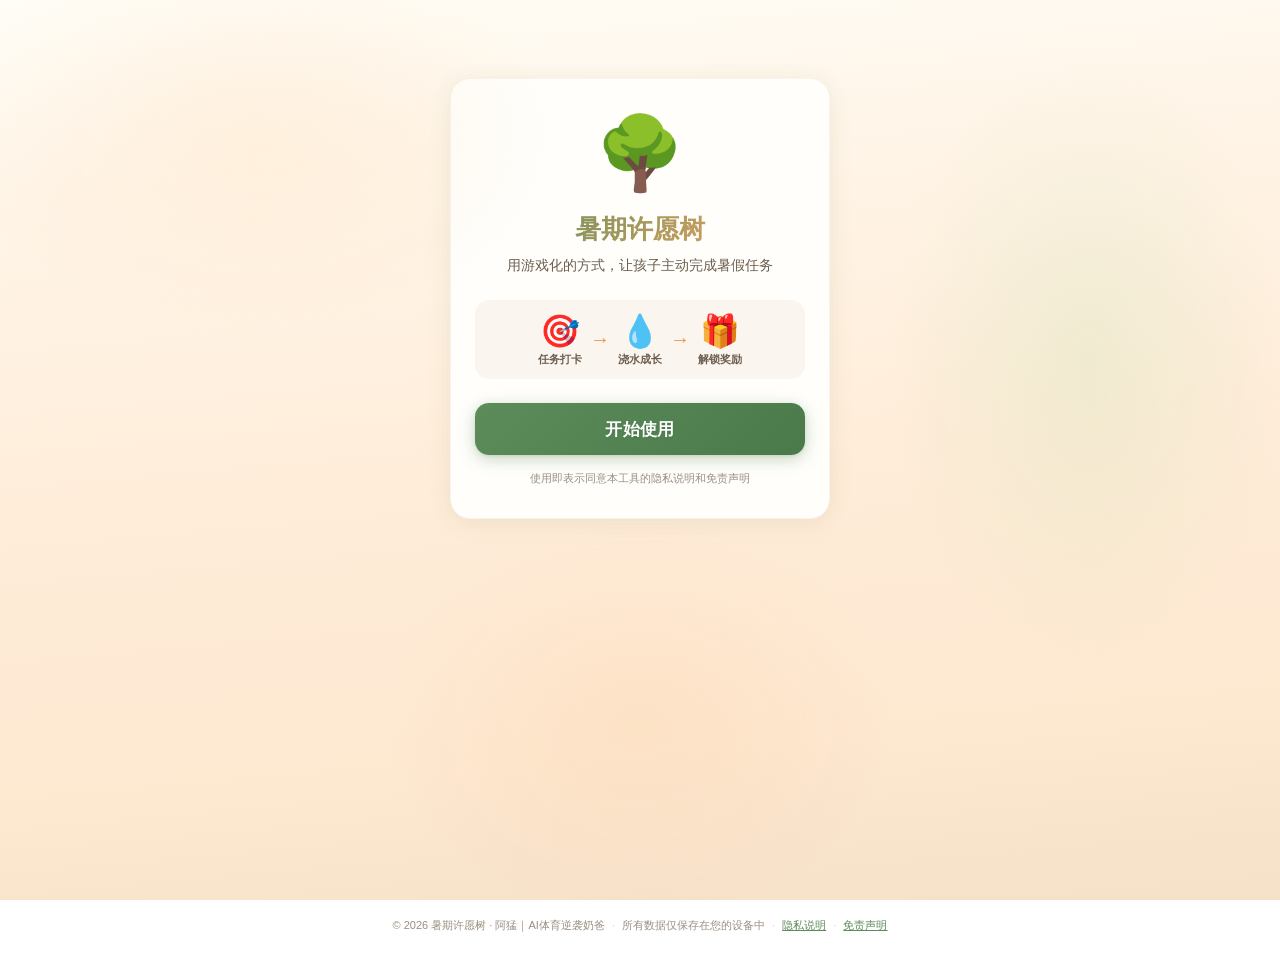
==== src/index.html @ b31882f4 "许愿树 PWA — 初始版本 三棵树型：浪漫樱花树 / 赛博科技树 / 海岛椰子树 6阶段成长 / 水滴系统 / 家长面板 / 徽章系统 / 3天试用 满级继续浇水 / 开发者面板 / 音效系统" ====
<!DOCTYPE html>
<html lang="zh-CN">
<head>
  <meta charset="UTF-8">
  <meta name="viewport" content="width=device-width, initial-scale=1.0, viewport-fit=cover">
  <meta name="theme-color" content="#5B8C5A">
  <meta name="apple-mobile-web-app-capable" content="yes">
  <meta name="apple-mobile-web-app-status-bar-style" content="default">
  <meta name="apple-mobile-web-app-title" content="许愿树">
  <title>🌳 暑假许愿树</title>

  <!-- 内联 manifest.json -->
  <script>
  const manifest = {
    name: '暑假许愿树',
    short_name: '许愿树',
    description: '孩子的暑期任务打卡游戏',
    start_url: '.',
    display: 'standalone',
    background_color: '#FFF8F0',
    theme_color: '#5B8C5A',
    icons: [{
      src: 'data:image/svg+xml,' + encodeURIComponent('<svg xmlns="http://www.w3.org/2000/svg" viewBox="0 0 192 192"><text y="140" font-size="140">🌳</text></svg>'),
      sizes: '192x192', type: 'image/svg+xml'
    }, {
      src: 'data:image/svg+xml,' + encodeURIComponent('<svg xmlns="http://www.w3.org/2000/svg" viewBox="0 0 512 512"><text y="380" font-size="380">🌳</text></svg>'),
      sizes: '512x512', type: 'image/svg+xml'
    }]
  };
  const blob = new Blob([JSON.stringify(manifest)], {type: 'application/json'});
  document.querySelector('link[rel="manifest"]')?.setAttribute('href', URL.createObjectURL(blob));
  </script>
  <link rel="manifest" href="#">
  <link rel="stylesheet" href="styles.css">
</head>
<body class="tree-girl">
  <!-- ====== 状态 -1：首次使用欢迎页 ====== -->
  <div id="state-welcome" class="state-container">
    <div class="welcome-card">
      <div class="welcome-icon">🌳</div>
      <h1 class="welcome-title">暑期许愿树</h1>
      <p class="welcome-subtitle">用游戏化的方式，让孩子主动完成暑假任务</p>
      <div class="welcome-flow">
        <div class="welcome-step"><span>🎯</span><p>任务打卡</p></div>
        <div class="welcome-arrow">→</div>
        <div class="welcome-step"><span>💧</span><p>浇水成长</p></div>
        <div class="welcome-arrow">→</div>
        <div class="welcome-step"><span>🎁</span><p>解锁奖励</p></div>
      </div>
      <button class="btn btn-primary btn-lg btn-full" id="btn-welcome-start">开始使用</button>
      <p class="welcome-footer">使用即表示同意本工具的隐私说明和免责声明</p>
    </div>
  </div>

  <!-- ====== 状态 0：激活码验证页 ====== -->
  <div id="state-activation" class="state-container">
    <div class="activation-card">
      <div class="activation-icon">🌳</div>
      <h1 class="activation-title">欢迎来到暑期许愿树</h1>
      <ul class="activation-features">
        <li>💧 每天完成任务，为许愿树浇水</li>
        <li>🎲 每日趣味随机任务，每天都有惊喜</li>
        <li>🎁 坚持浇水成长，解锁爸妈准备的惊喜奖励</li>
      </ul>

      <!-- 试用状态提示区 -->
      <div class="trial-status" id="trial-status">
        <div class="trial-badge" id="trial-badge">🎁 新用户免费试用 3 天</div>
        <p class="trial-days" id="trial-days-text"></p>
      </div>
      <div class="trial-expired hidden" id="trial-expired-msg">
        <p style="color:var(--color-danger);font-weight:700;margin-bottom:8px">⏰ 试用已到期</p>
        <p style="font-size:13px;color:var(--text-secondary);margin-bottom:12px">您的数据已保留，输入激活码即可继续使用</p>
      </div>

      <!-- 试用按钮 -->
      <button class="btn btn-trial btn-lg btn-full" id="btn-start-trial">
        🎉 免费试用 3 天
      </button>

      <!-- 分割线 -->
      <div class="activation-divider" id="activation-divider">
        <span>或 输入激活码</span>
      </div>

      <div class="activation-input-group" id="activation-input-group">
        <input type="text" id="code-input" class="code-input"
               placeholder="SUMMER-XXXX-XXXX" maxlength="18" autocomplete="off">
        <p class="input-hint" id="code-error"></p>
      </div>
      <button class="btn btn-primary btn-lg btn-full" id="btn-activate">
        🔑 验证激活码
      </button>
      <p style="text-align:center;font-size:15px;color:var(--color-danger);margin-top:16px;line-height:1.6;font-weight:700">
        ⚠️ 激活码及所有打卡数据仅保留在当前设备浏览器中<br>更换设备或清除浏览器数据将导致激活和记录永久丢失<br>请在孩子长期使用的设备上激活
      </p>
      <p class="activation-footer" style="margin-top:10px">
        激活码可通过<strong>抖音/小红书搜索 @阿猛｜AI体育逆袭奶爸</strong>获取
      </p>
    </div>
  </div>

  <!-- ====== 状态 1：家长设置向导（7 步） ====== -->
  <div id="state-setup" class="state-container hidden">
    <div class="setup-container">
      <!-- 进度条 -->
      <div class="setup-progress">
        <div class="progress-steps" id="progress-steps">
          <span class="progress-dot active">1</span>
          <span class="progress-line"></span>
          <span class="progress-dot">2</span>
          <span class="progress-line"></span>
          <span class="progress-dot">3</span>
          <span class="progress-line"></span>
          <span class="progress-dot">4</span>
          <span class="progress-line"></span>
          <span class="progress-dot">5</span>
          <span class="progress-line"></span>
          <span class="progress-dot">6</span>
          <span class="progress-line"></span>
          <span class="progress-dot">7</span>
        </div>
      </div>

      <!-- 步骤卡片区 -->
      <div class="setup-card" id="setup-step-content"></div>

      <!-- 导航按钮 -->
      <div class="setup-nav" id="setup-nav">
        <button class="btn btn-outline" id="btn-prev">← 上一步</button>
        <button class="btn btn-primary" id="btn-next">下一步 →</button>
      </div>
    </div>
  </div>

  <!-- ====== 状态 2：孩子主界面 ====== -->
  <div id="state-child" class="state-container hidden">
    <!-- 顶栏 -->
    <header class="child-header">
      <span class="header-day">📅 打卡第 <strong id="day-count">1</strong> 天</span>
      <span class="header-streak">🔥 连续 <strong id="streak-count">0</strong> 天</span>
      <button class="btn-icon" id="btn-about" title="关于" style="font-size:15px">❓</button>
      <button class="btn-icon" id="btn-parent-entry" title="家长入口" style="margin-left:-4px">🔒</button>
    </header>

    <!-- 许愿树区域 -->
    <section class="tree-section">
      <h2 class="tree-name" id="tree-name-display">🌳 许愿树</h2>
      <div class="tree-stage-badge" id="tree-stage-badge">🌰 种子期</div>
      <div class="tree-canvas" id="tree-canvas">
        <!-- SVG / Canvas 许愿树在此渲染 -->
        <div class="tree-placeholder">🌱</div>
      </div>
      <div class="tree-progress-bar">
        <div class="tree-progress-fill" id="tree-progress-fill" style="width: 0%"></div>
      </div>
    </section>

    <!-- 今日任务卡片（合并） -->
    <section class="task-card" id="task-card">
      <div class="task-card-header">
        <h3>🎯 今日任务</h3>
        <span class="task-water-today" id="water-today">💧 今日已收集 0 滴</span>
      </div>

      <!-- 学科任务 -->
      <div class="task-row" id="task-homework">
        <span class="task-row-icon">📖</span>
        <span class="task-row-label">学科作业</span>
        <span class="task-row-status" id="hw-status"></span>
        <button class="btn btn-xs btn-outline task-row-btn" id="btn-hw-detail">计时</button>
      </div>
      <!-- 学科列表（主界面直显） -->
      <div class="hw-chips-row" id="hw-chips"></div>

      <!-- 运动任务 -->
      <div class="task-row" id="task-exercise">
        <span class="task-row-icon">🏃</span>
        <span class="task-row-label">今日运动</span>
        <span class="task-row-desc" id="ex-desc">—</span>
        <div class="task-row-actions">
          <button class="btn btn-xs btn-outline" id="btn-ex-swap">换一个</button>
          <button class="btn btn-xs btn-primary" id="btn-ex-done">✅ 完成</button>
        </div>
      </div>

      <!-- 随机任务 -->
      <div class="task-row" id="task-random">
        <span class="task-row-icon">🎲</span>
        <span class="task-row-label">随机任务</span>
        <span class="task-row-desc" id="rd-desc">—</span>
        <div class="task-row-actions">
          <button class="btn btn-xs btn-outline" id="btn-rd-swap">换一个</button>
          <button class="btn btn-xs btn-primary" id="btn-rd-done">✅ 完成</button>
        </div>
      </div>

      <!-- 特长任务（条件显示） -->
      <div class="task-row hidden" id="task-talent">
        <span class="task-row-icon">🎵</span>
        <span class="task-row-label">今日特长</span>
        <span class="task-row-desc" id="ta-desc">—</span>
        <button class="btn btn-xs btn-primary" id="btn-ta-done">✅ 完成</button>
      </div>
    </section>

    <!-- 荣誉墙入口 -->
    <section class="honor-entry">
      <button class="btn btn-outline btn-full" id="btn-honor-wall">
        🏆 我的荣誉（<span id="badge-count">0</span> 枚徽章）
      </button>
    </section>

    <!-- 已解锁奖项 -->
    <section class="awards-bar" id="awards-bar"></section>
  </div>

  <!-- ====== 状态 3：家长管理面板 ====== -->
  <div id="state-parent" class="state-container hidden">
    <!-- 密码门 -->
    <div class="parent-gate" id="parent-gate">
      <div class="gate-card">
        <h2>🔒 家长验证</h2>
        <p class="gate-hint">请输入家长密码</p>
        <div class="pin-input-row" id="pin-inputs">
          <input type="password" maxlength="1" class="pin-dot" inputmode="numeric" pattern="[0-9]">
          <input type="password" maxlength="1" class="pin-dot" inputmode="numeric" pattern="[0-9]">
          <input type="password" maxlength="1" class="pin-dot" inputmode="numeric" pattern="[0-9]">
          <input type="password" maxlength="1" class="pin-dot" inputmode="numeric" pattern="[0-9]">
          <input type="password" maxlength="1" class="pin-dot" inputmode="numeric" pattern="[0-9]">
          <input type="password" maxlength="1" class="pin-dot" inputmode="numeric" pattern="[0-9]">
        </div>
        <p class="gate-error hidden" id="gate-error">密码错误，还剩 3 次机会</p>
        <p class="gate-lockout hidden" id="gate-lockout"></p>
        <button class="btn btn-outline btn-full" id="btn-gate-back">← 返回主界面</button>
      </div>
    </div>

    <!-- 管理面板主体 -->
    <div class="parent-panel hidden" id="parent-panel-body">
      <div class="parent-header">
        <button class="btn btn-outline btn-sm" id="btn-parent-exit">← 返回</button>
        <h2>📋 家长管理</h2>
        <span class="parent-auto-exit" id="parent-timer"></span>
      </div>

      <!-- 仪表盘 -->
      <div class="parent-dashboard" id="parent-dashboard">
        <div class="dash-card">
          <div class="dash-stat"><span class="dash-num" id="dash-drops">0</span><span class="dash-unit">滴</span></div>
          <div class="dash-label">总水滴</div>
        </div>
        <div class="dash-card">
          <div class="dash-stat"><span class="dash-num" id="dash-stage">🌰</span></div>
          <div class="dash-label">当前阶段</div>
        </div>
        <div class="dash-card">
          <div class="dash-stat"><span class="dash-num" id="dash-streak">0</span><span class="dash-unit">天</span></div>
          <div class="dash-label">连续打卡</div>
        </div>
        <div class="dash-card">
          <div class="dash-stat"><span class="dash-num" id="dash-badges">0</span><span class="dash-unit">枚</span></div>
          <div class="dash-label">已获徽章</div>
        </div>
      </div>

      <!-- 设置列表 -->
      <div class="parent-menu" id="parent-menu">
        <button class="menu-item" data-panel="password">🔒 修改密码</button>
        <button class="menu-item" data-panel="subjects">📚 学科设置</button>
        <button class="menu-item" data-panel="exercise">🏃 运动设置</button>
        <button class="menu-item" data-panel="random">🎲 随机任务设置</button>
        <button class="menu-item" data-panel="talent">🎵 特长任务设置</button>
        <button class="menu-item" data-panel="tree">🌳 许愿树设置</button>
        <button class="menu-item" data-panel="awards">🎁 奖项设置</button>
        <button class="menu-item hidden" data-panel="postmax" id="menu-postmax">🌳 满级奖项设置</button>
        <button class="menu-item" id="menu-sound-toggle">🔊 音效开关：开</button>
        <button class="menu-item" data-panel="reset">🔄 重置数据</button>
      </div>

      <!-- 设置详情面板（动态渲染） -->
      <div class="parent-detail hidden" id="parent-detail"></div>
    </div>
  </div>

  <!-- ====== 全局 UI 层 ====== -->
  <!-- Toast 消息 -->
  <div class="toast-container" id="toast-container"></div>

  <!-- 通用遮罩弹窗 -->
  <div class="modal-overlay hidden" id="modal-overlay">
    <div class="modal-card" id="modal-card"></div>
  </div>

  <!-- 徽章解锁弹窗 -->
  <div class="badge-popup hidden" id="badge-popup">
    <div class="badge-popup-bg"></div>
    <div class="badge-popup-content">
      <div class="badge-popup-icon" id="badge-popup-icon"></div>
      <div class="badge-popup-name" id="badge-popup-name"></div>
      <div class="badge-popup-text" id="badge-popup-text"></div>
    </div>
  </div>

  <!-- 撒花/粒子容器 -->
  <div class="confetti-container hidden" id="confetti-container"></div>

  <!-- 水滴飞入容器 -->
  <div class="drop-fly-layer" id="drop-fly-layer"></div>

  <!-- 关于弹窗 -->
  <div class="about-overlay hidden" id="about-overlay">
    <div class="about-panel">
      <div class="about-header">
        <h2>📋 关于许愿树</h2>
        <button class="about-close" id="about-close">✕</button>
      </div>
      <div class="about-tabs">
        <button class="about-tab active" data-tab="0">📖 使用说明</button>
        <button class="about-tab" data-tab="1">🔒 隐私说明</button>
        <button class="about-tab" data-tab="2">⚠️ 免责声明</button>
      </div>
      <div class="about-content" id="about-content"></div>
    </div>
  </div>

  <!-- Footer -->
  <footer class="site-footer">
    <span class="footer-text">© 2026 暑期许愿树 · 阿猛｜AI体育逆袭奶爸</span>
    <span class="footer-divider">·</span>
    <span class="footer-text">所有数据仅保存在您的设备中</span>
    <span class="footer-divider">·</span>
    <a class="footer-link" data-tab="1">隐私说明</a>
    <span class="footer-divider">·</span>
    <a class="footer-link" data-tab="2">免责声明</a>
  </footer>

  <script src="app.js"></script>
</body>
</html>
---- src/styles.css ----
/* ==============================================
   暑假许愿树 PWA — 样式系统
   统一 UI 主题（温暖自然风格）
   ============================================== */

/* ----- CSS 变量：童话魔法主题 ----- */
:root {
  /* 背景 — 温暖天空渐变 + 纸质感 */
  --bg-primary: #FFF8F0;
  --bg-gradient: linear-gradient(175deg, #FFFDF7 0%, #FFF5E8 20%, #FFEDDA 50%, #FDE8D0 80%, #F5E0C8 100%);

  /* 主色调 — 魔法森林绿 */
  --color-primary: #5B8C5A;
  --color-primary-light: #7EC87B;
  --color-primary-lighter: #D4EDD3;
  --color-primary-dark: #3D6B3C;
  --color-primary-glow: rgba(91, 140, 90, 0.15);

  /* 强调色 — 温暖金琥珀 */
  --color-accent: #E8924C;
  --color-accent-light: #FFDAB9;
  --color-accent-glow: rgba(232, 146, 76, 0.2);

  /* 文字 */
  --text-primary: #3D3025;
  --text-secondary: #6B5D4F;
  --text-muted: #9B8E80;

  /* 卡片 — 手工纸质感 */
  --card-bg: #FFFEFB;
  --card-shadow: 0 2px 20px rgba(91, 140, 90, 0.08), 0 6px 32px rgba(139, 100, 60, 0.04);
  --card-radius: 20px;
  --card-border: 1px solid rgba(200, 180, 160, 0.15);

  /* 状态色 */
  --color-success: #7EC87B;
  --color-danger: #FF6B6B;
  --color-warning: #FFB347;
  --color-info: #64B5F6;

  /* 按钮 */
  --btn-radius: 12px;
  --btn-min-height: 44px;

  /* 间距 */
  --space-xs: 4px;
  --space-sm: 8px;
  --space-md: 16px;
  --space-lg: 24px;
  --space-xl: 32px;

  /* 字体 */
  --font-family: -apple-system, BlinkMacSystemFont, "PingFang SC", "Microsoft YaHei",
                 "Hiragino Sans GB", "Noto Sans SC", sans-serif;
  --font-size-sm: 13px;
  --font-size-base: 15px;
  --font-size-md: 17px;
  --font-size-lg: 20px;
  --font-size-xl: 24px;

  /* 动画 */
  --transition-fast: 0.2s ease;
  --transition-normal: 0.3s ease;
  --transition-slow: 0.5s ease;

  /* 许愿树变量（默认：女孩樱花） */
  --tree-blossom: #FFB7C5;
  --tree-leaf: #7EC87B;
  --tree-trunk: #C4956A;
  --tree-glow: rgba(255, 183, 197, 0.4);
  --tree-particle: #FFD1DC;
}

/* 男孩赛博树变量 */
body.tree-boy {
  --tree-blossom: #00FFAA;
  --tree-leaf: #1AFF6E;
  --tree-trunk: #2A2A4A;
  --tree-glow: rgba(0, 255, 170, 0.4);
  --tree-particle: #00FFAA;
}

/* 海岛椰子树变量 */
body.tree-island {
  --tree-blossom: #FFD700;
  --tree-leaf: #4CAF50;
  --tree-trunk: #C4956A;
  --tree-glow: rgba(255, 215, 0, 0.35);
  --tree-particle: #40E0D0;
}

/* ----- Reset & Base ----- */
*, *::before, *::after {
  box-sizing: border-box;
  margin: 0;
  padding: 0;
}

html {
  font-size: var(--font-size-base);
  -webkit-text-size-adjust: 100%;
  -webkit-tap-highlight-color: transparent;
}

body {
  font-family: var(--font-family);
  color: var(--text-primary);
  background: var(--bg-gradient);
  background-attachment: fixed;
  min-height: 100vh;
  min-height: 100dvh;
  overflow-x: hidden;
  -webkit-font-smoothing: antialiased;
  /* 柔和光斑装饰 */
  position: relative;
}
body::before {
  content: '';
  position: fixed; inset: 0; pointer-events: none; z-index: 0;
  background:
    radial-gradient(ellipse 300px 200px at 20% 15%, rgba(255,220,180,0.25) 0%, transparent 100%),
    radial-gradient(ellipse 200px 300px at 85% 40%, rgba(180,220,160,0.2) 0%, transparent 100%),
    radial-gradient(ellipse 250px 200px at 50% 80%, rgba(255,200,150,0.18) 0%, transparent 100%);
}

/* ----- Typography ----- */
h1 { font-size: var(--font-size-xl); font-weight: 700; }
h2 { font-size: var(--font-size-lg); font-weight: 600; }
h3 { font-size: var(--font-size-md); font-weight: 600; }

/* ----- Utilities ----- */
.hidden { display: none !important; }

.state-container {
  min-height: 100vh;
  min-height: 100dvh;
  padding: var(--space-md);
  animation: fadeIn 0.3s ease;
}

@keyframes fadeIn {
  from { opacity: 0; transform: translateY(8px); }
  to { opacity: 1; transform: translateY(0); }
}

/* ----- Buttons ----- */
.btn {
  display: inline-flex;
  align-items: center;
  justify-content: center;
  gap: var(--space-sm);
  border: none;
  border-radius: 28px;
  font-family: var(--font-family);
  font-size: var(--font-size-base);
  font-weight: 700;
  cursor: pointer;
  min-height: var(--btn-min-height);
  padding: var(--space-sm) var(--space-lg);
  transition: all 0.25s cubic-bezier(0.34, 1.56, 0.64, 1);
  -webkit-tap-highlight-color: transparent;
  user-select: none;
  letter-spacing: 0.02em;
}

.btn:active {
  transform: scale(0.94);
}

.btn-primary {
  background: linear-gradient(135deg, var(--color-primary) 0%, #4A7A49 100%);
  color: #FFFFFF;
  box-shadow: 0 4px 16px rgba(91, 140, 90, 0.35), 0 1px 3px rgba(0,0,0,0.08);
  text-shadow: 0 1px 2px rgba(0,0,0,0.1);
}

.btn-primary:active {
  background: linear-gradient(135deg, var(--color-primary-dark) 0%, #2E5A2D 100%);
  box-shadow: 0 2px 6px rgba(91, 140, 90, 0.3);
}

.btn-outline {
  background: rgba(255,255,255,0.7);
  color: var(--color-primary-dark);
  border: 2px solid rgba(91, 140, 90, 0.3);
  backdrop-filter: blur(4px);
}

.btn-outline:active {
  background: var(--color-primary-lighter);
  border-color: var(--color-primary);
}

.btn-lg {
  min-height: 52px;
  font-size: var(--font-size-md);
  border-radius: 14px;
}

.btn-sm {
  min-height: 36px;
  font-size: var(--font-size-sm);
  padding: var(--space-xs) var(--space-md);
}

.btn-xs {
  min-height: 32px;
  font-size: 12px;
  padding: 2px var(--space-sm);
  border-radius: 8px;
}

.btn-full {
  width: 100%;
}

.btn-icon {
  background: rgba(255, 255, 255, 0.7);
  border: none;
  font-size: 18px;
  width: 40px;
  height: 40px;
  border-radius: 50%;
  cursor: pointer;
  backdrop-filter: blur(4px);
  box-shadow: 0 1px 4px rgba(0,0,0,0.08);
}

.btn:disabled,
.btn.disabled {
  opacity: 0.5;
  pointer-events: none;
}

/* ----- Inputs ----- */
input[type="text"],
input[type="password"],
input[type="number"] {
  font-family: var(--font-family);
  font-size: var(--font-size-base);
  padding: var(--space-sm) var(--space-md);
  border: 2px solid #E0D5CB;
  border-radius: var(--btn-radius);
  min-height: var(--btn-min-height);
  background: var(--card-bg);
  color: var(--text-primary);
  transition: border-color var(--transition-fast);
  width: 100%;
}

input:focus {
  outline: none;
  border-color: var(--color-primary);
  box-shadow: 0 0 0 3px rgba(91, 140, 90, 0.12);
}

.input-label {
  display: block;
  font-weight: 600;
  margin-bottom: var(--space-sm);
  color: var(--text-secondary);
  font-size: var(--font-size-sm);
}

.input-hint {
  font-size: var(--font-size-sm);
  color: var(--color-danger);
  margin-top: var(--space-xs);
  min-height: 20px;
}

/* ========== 激活码页 ========== */
.activation-card {
  max-width: 400px;
  margin: 10vh auto 0;
  background: var(--card-bg);
  border-radius: var(--card-radius);
  padding: var(--space-xl) var(--space-lg);
  box-shadow: var(--card-shadow);
  text-align: center;
}

.activation-icon {
  font-size: 64px;
  margin-bottom: var(--space-md);
}

.activation-title {
  margin-bottom: var(--space-lg);
  color: var(--text-primary);
}

.activation-features {
  text-align: left;
  list-style: none;
  margin-bottom: var(--space-lg);
}

.activation-features li {
  padding: var(--space-sm) 0;
  color: var(--text-secondary);
  font-size: var(--font-size-base);
  border-bottom: 1px solid #F5EDE5;
}

.activation-features li:last-child {
  border-bottom: none;
}

.activation-input-group {
  margin-bottom: var(--space-lg);
  text-align: left;
}

.code-input {
  text-align: center;
  font-size: var(--font-size-lg) !important;
  letter-spacing: 2px;
  text-transform: uppercase;
}

.code-input::placeholder {
  font-size: var(--font-size-sm);
  letter-spacing: 1px;
}

.activation-footer {
  margin-top: var(--space-lg);
  font-size: var(--font-size-sm);
  color: var(--text-muted);
}

/* 试用状态区 */
.trial-status {
  margin-bottom: var(--space-md);
  text-align: center;
}
.trial-badge {
  display: inline-block;
  background: linear-gradient(135deg, #FFF3CD 0%, #FFE69C 100%);
  color: #8B6914;
  padding: 8px 20px;
  border-radius: 20px;
  font-weight: 700;
  font-size: 15px;
  border: 2px dashed #D4A017;
  animation: trialPulse 2s ease-in-out infinite;
}
@keyframes trialPulse {
  0%, 100% { box-shadow: 0 0 0 0 rgba(212,160,23,0.3); }
  50% { box-shadow: 0 0 0 8px rgba(212,160,23,0); }
}
.trial-days {
  font-size: 13px;
  color: var(--text-secondary);
  margin-top: 6px;
}
.trial-expired {
  text-align: center;
  margin-bottom: var(--space-md);
  padding: 12px;
  background: #FFF0F0;
  border-radius: 12px;
}

/* 试用按钮 */
.btn-trial {
  background: linear-gradient(135deg, #FFD700 0%, #FFA500 100%);
  color: #5D3A00;
  font-weight: 800;
  font-size: 18px;
  box-shadow: 0 4px 20px rgba(255,165,0,0.4), 0 0 0 0 rgba(255,165,0,0.4);
  animation: trialGlow 2.5s ease-in-out infinite;
  border: none;
  letter-spacing: 0.05em;
  will-change: box-shadow;
}
.btn-trial:active {
  background: linear-gradient(135deg, #E6C200 0%, #E69500 100%);
}
@keyframes trialGlow {
  0%, 100% { box-shadow: 0 4px 20px rgba(255,165,0,0.4), 0 0 0 0 rgba(255,165,0,0.4); }
  50% { box-shadow: 0 4px 20px rgba(255,165,0,0.5), 0 0 0 10px rgba(255,165,0,0); }
}

/* 分割线 */
.activation-divider {
  display: flex;
  align-items: center;
  gap: 12px;
  margin: var(--space-lg) 0;
  color: var(--text-muted);
  font-size: 13px;
}
.activation-divider::before,
.activation-divider::after {
  content: '';
  flex: 1;
  height: 1px;
  background: #E8DDD4;
}

/* 主界面试用标识 */
.trial-top-badge {
  display: inline-flex;
  align-items: center;
  gap: 4px;
  background: linear-gradient(135deg, #FFF3CD 0%, #FFD700 100%);
  color: #6B4E00;
  padding: 3px 10px;
  border-radius: 12px;
  font-size: 11px;
  font-weight: 700;
  animation: trialPulse 2s ease-in-out infinite;
}

/* ========== 设置向导 ========== */
.setup-container {
  max-width: 420px;
  margin: 0 auto;
}

.setup-progress {
  padding: var(--space-lg) 0;
}

.progress-steps {
  display: flex;
  align-items: center;
  justify-content: center;
  gap: 0;
}

.progress-dot {
  width: 30px;
  height: 30px;
  border-radius: 50%;
  background: #E8DDD4;
  color: var(--text-muted);
  display: flex;
  align-items: center;
  justify-content: center;
  font-size: 12px;
  font-weight: 700;
  flex-shrink: 0;
  transition: all var(--transition-normal);
}

.progress-dot.active {
  background: var(--color-primary);
  color: #FFF;
  box-shadow: 0 2px 8px rgba(91, 140, 90, 0.4);
}

.progress-dot.done {
  background: var(--color-success);
  color: #FFF;
}

.progress-line {
  width: 24px;
  height: 3px;
  background: #E8DDD4;
  border-radius: 2px;
  transition: background var(--transition-normal);
}

.progress-line.done {
  background: var(--color-success);
}

.setup-card {
  background: var(--card-bg);
  border-radius: var(--card-radius);
  padding: var(--space-lg);
  box-shadow: var(--card-shadow);
  margin-bottom: var(--space-lg);
  min-height: 320px;
}

.setup-card h2 {
  margin-bottom: var(--space-md);
}

.setup-card .step-desc {
  color: var(--text-secondary);
  margin-bottom: var(--space-lg);
  font-size: var(--font-size-sm);
}

.setup-nav {
  display: flex;
  gap: var(--space-md);
  padding-bottom: var(--space-xl);
}

.setup-nav .btn {
  flex: 1;
}

/* ----- 向导步骤内组件：风格选择卡 ----- */
.style-options {
  display: grid;
  grid-template-columns: 1fr 1fr;
  gap: var(--space-md);
}
.style-options-3 {
  grid-template-columns: 1fr 1fr 1fr;
}

.style-card {
  background: var(--card-bg);
  border: 3px solid #E8DDD4;
  border-radius: var(--card-radius);
  padding: var(--space-lg);
  text-align: center;
  cursor: pointer;
  transition: all var(--transition-normal);
}

.style-card:hover {
  border-color: var(--color-accent);
}

.style-card.selected {
  border-color: var(--color-primary);
  box-shadow: 0 0 0 4px rgba(91, 140, 90, 0.12);
}

.style-card-icon {
  font-size: 48px;
  margin-bottom: var(--space-sm);
}

.style-card-label {
  font-weight: 600;
  font-size: var(--font-size-sm);
}

/* ----- 向导步骤内组件：强度选择 ----- */
.intensity-options {
  display: grid;
  grid-template-columns: 1fr 1fr;
  gap: var(--space-sm);
}

.intensity-card {
  background: var(--card-bg);
  border: 2px solid #E8DDD4;
  border-radius: var(--btn-radius);
  padding: var(--space-md);
  text-align: center;
  cursor: pointer;
  transition: all var(--transition-fast);
}

.intensity-card.selected {
  border-color: var(--color-primary);
  background: var(--color-primary-lighter);
}

.intensity-card .intensity-icon {
  font-size: 28px;
}

.intensity-card .intensity-name {
  font-weight: 700;
  font-size: var(--font-size-sm);
}

.intensity-card .intensity-meta {
  font-size: 12px;
  color: var(--text-muted);
}

/* ----- 向导步骤内组件：学科标签 / 奖项行 ----- */
.chip-row {
  display: flex;
  flex-wrap: wrap;
  gap: var(--space-sm);
}

.chip {
  padding: var(--space-sm) var(--space-md);
  border-radius: 20px;
  border: 2px solid #E0D5CB;
  background: var(--card-bg);
  font-size: var(--font-size-sm);
  cursor: pointer;
  transition: all var(--transition-fast);
  user-select: none;
}

.chip.selected {
  background: var(--color-primary);
  color: #FFF;
  border-color: var(--color-primary);
}

.chip.custom {
  border-style: dashed;
}

.award-row {
  display: flex;
  gap: var(--space-sm);
  align-items: center;
  margin-bottom: var(--space-sm);
}

.award-row input {
  flex: 1;
  min-width: 0;
}

.award-row select {
  font-family: var(--font-family);
  font-size: var(--font-size-sm);
  padding: var(--space-xs) var(--space-sm);
  border: 2px solid #E0D5CB;
  border-radius: 8px;
  background: var(--card-bg);
}

/* ----- 向导完成页 ----- */
.setup-summary {
  text-align: center;
}

.setup-summary .summary-icon {
  font-size: 64px;
  margin-bottom: var(--space-md);
}

.summary-list {
  text-align: left;
  list-style: none;
  margin: var(--space-md) 0;
}

.summary-list li {
  padding: var(--space-sm) 0;
  border-bottom: 1px solid #F5EDE5;
  font-size: var(--font-size-sm);
  color: var(--text-secondary);
}

/* ========== 孩子主界面 ========== */
.child-header {
  display: flex;
  align-items: center;
  justify-content: space-between;
  padding: var(--space-sm) 0;
  margin-bottom: var(--space-sm);
  gap: 6px;
}

.header-day,
.header-streak {
  font-size: 12px;
  color: var(--text-secondary);
  background: rgba(255,255,255,0.75);
  padding: 5px 14px;
  border-radius: 22px;
  backdrop-filter: blur(8px);
  border: 1px solid rgba(200,180,160,0.15);
  box-shadow: 0 1px 6px rgba(0,0,0,0.04);
  white-space: nowrap;
}

.header-day strong,
.header-streak strong {
  color: var(--color-primary);
  font-size: 14px;
}

/* 许愿树区域 */
.tree-section {
  text-align: center;
  padding: var(--space-md) 0;
  position: relative;
  /* 魔法光环背景 */
  background: radial-gradient(ellipse 280px 200px at 50% 55%, rgba(180,220,160,0.18) 0%, transparent 70%),
              radial-gradient(ellipse 200px 240px at 50% 50%, rgba(255,220,180,0.12) 0%, transparent 70%);
  border-radius: 24px;
  margin-bottom: var(--space-sm);
}
/* 浮动光点 */
.tree-section::before {
  content: '';
  position: absolute; inset: 0; pointer-events: none; z-index: 0;
  background:
    radial-gradient(3px 3px at 25% 30%, rgba(255,200,100,0.5) 0%, transparent 100%),
    radial-gradient(2px 2px at 70% 25%, rgba(180,220,150,0.5) 0%, transparent 100%),
    radial-gradient(2px 2px at 40% 75%, rgba(255,180,120,0.4) 0%, transparent 100%),
    radial-gradient(3px 3px at 65% 60%, rgba(200,220,140,0.45) 0%, transparent 100%),
    radial-gradient(2px 2px at 30% 55%, rgba(255,210,150,0.4) 0%, transparent 100%);
  animation: sparkleDrift 6s ease-in-out infinite;
}
@keyframes sparkleDrift {
  0%, 100% { opacity: 0.6; transform: translateY(0); }
  50% { opacity: 1; transform: translateY(-6px); }
}

.tree-name {
  font-size: var(--font-size-md);
  color: var(--text-primary);
  margin-bottom: var(--space-xs);
}

.tree-stage-badge {
  display: inline-block;
  background: linear-gradient(135deg, rgba(255,255,255,0.9) 0%, rgba(212,237,211,0.8) 100%);
  color: var(--color-primary-dark);
  padding: 5px 18px;
  border-radius: 20px;
  font-size: var(--font-size-sm);
  font-weight: 700;
  margin-bottom: var(--space-md);
  border: 1px solid rgba(91,140,90,0.15);
  box-shadow: 0 2px 10px rgba(91,140,90,0.1);
  backdrop-filter: blur(6px);
  letter-spacing: 0.03em;
}

.tree-canvas {
  width: 100%;
  max-width: 300px;
  height: 220px;
  margin: 0 auto;
  position: relative;
  display: flex;
  align-items: center;
  justify-content: center;
}

.tree-placeholder {
  font-size: 120px;
  transition: all var(--transition-slow);
  filter: drop-shadow(0 4px 12px var(--tree-glow));
}

.tree-progress-bar {
  width: 100%;
  max-width: 300px;
  height: 10px;
  background: rgba(200,180,160,0.3);
  border-radius: 8px;
  margin: var(--space-md) auto 0;
  overflow: hidden;
  box-shadow: inset 0 2px 4px rgba(0,0,0,0.06);
  position: relative;
}
/* 进度条光点 */
.tree-progress-bar::after {
  content: '💧';
  position: absolute;
  right: 0; top: 50%;
  transform: translate(50%, -50%);
  font-size: 10px;
  opacity: 0.5;
  pointer-events: none;
}

.tree-progress-fill {
  height: 100%;
  background: linear-gradient(90deg, #7EC87B 0%, #5B8C5A 50%, #4A9A48 100%);
  border-radius: 8px;
  transition: width 1s cubic-bezier(0.25, 0.46, 0.45, 0.94);
  width: 0%;
  box-shadow: 0 0 8px rgba(91,140,90,0.35);
  position: relative;
}

/* 合并任务卡片 */
.task-card {
  background: var(--card-bg);
  border-radius: var(--card-radius);
  box-shadow: var(--card-shadow);
  border: var(--card-border);
  padding: var(--space-md);
  margin-bottom: var(--space-md);
  position: relative;
  overflow: hidden;
}
/* 卡片顶部装饰线 */
.task-card::before {
  content: '';
  position: absolute; top: 0; left: 20px; right: 20px;
  height: 3px;
  background: linear-gradient(90deg, transparent 0%, var(--color-accent) 20%, var(--color-primary-light) 50%, var(--color-accent) 80%, transparent 100%);
  border-radius: 0 0 3px 3px;
  opacity: 0.6;
}

.task-card-header {
  display: flex;
  justify-content: space-between;
  align-items: center;
  margin-bottom: var(--space-md);
  padding-bottom: var(--space-sm);
  border-bottom: 2px dashed rgba(200,180,160,0.25);
}

.task-card-header h3 {
  margin: 0;
  font-size: var(--font-size-md);
}

.task-water-today {
  font-size: var(--font-size-sm);
  color: var(--color-primary);
  font-weight: 700;
  background: var(--color-primary-lighter);
  padding: 3px 12px;
  border-radius: 14px;
}

.task-row {
  display: flex;
  align-items: center;
  gap: var(--space-sm);
  padding: 10px 8px;
  margin: 2px 0;
  border-radius: 12px;
  transition: background 0.2s ease;
}
.task-row:last-child { border-bottom: none; }
.task-row:hover { background: rgba(200,180,160,0.08); }

.task-row:last-child {
  border-bottom: none;
}

.task-row-icon {
  font-size: 22px;
  flex-shrink: 0;
}

.task-row-label {
  font-weight: 600;
  font-size: var(--font-size-sm);
  min-width: 60px;
  flex-shrink: 0;
}

.task-row-desc {
  flex: 1;
  font-size: var(--font-size-sm);
  color: var(--text-secondary);
  overflow: hidden;
  text-overflow: ellipsis;
  white-space: nowrap;
}

.task-row-status {
  font-size: var(--font-size-sm);
  color: var(--color-success);
}

.task-row-actions {
  display: flex;
  gap: var(--space-xs);
  flex-shrink: 0;
}

.task-row-btn {
  flex-shrink: 0;
}

/* 荣誉墙入口 */
.honor-entry {
  margin-bottom: var(--space-md);
}
.honor-entry .btn {
  background: linear-gradient(135deg, rgba(255,240,200,0.7) 0%, rgba(255,255,255,0.8) 100%);
  border: 2px dashed rgba(200,160,100,0.4);
  font-weight: 700;
  letter-spacing: 0.04em;
  border-radius: 28px;
  box-shadow: 0 2px 12px rgba(180,140,80,0.12);
}
.honor-entry .btn:active {
  background: linear-gradient(135deg, rgba(255,230,170,0.8) 0%, rgba(255,245,220,0.9) 100%);
}

/* 学科 chips 区域 */
.hw-chips-row {
  display: flex;
  flex-wrap: wrap;
  padding: 4px 0 8px 32px;
}
.hw-chip {
  transition: all 0.2s ease;
  font-weight: 600;
  border: 1px solid transparent;
}
.hw-chip.active:hover {
  transform: scale(1.06);
  box-shadow: 0 2px 8px rgba(0,0,0,0.08);
}
.hw-chip.active:active {
  transform: scale(0.96);
}
.hw-chip.done {
  position: relative;
}
.hw-chip.done::after {
  content: '🌟';
  position: absolute; top: -6px; right: -4px;
  font-size: 8px;
  animation: sparklePop 0.5s ease;
}
@keyframes sparklePop {
  0% { transform: scale(0); opacity: 0; }
  50% { transform: scale(2); opacity: 1; }
  100% { transform: scale(1); opacity: 0.8; }
}

/* 已解锁奖项 */
.awards-bar {
  display: flex;
  gap: var(--space-sm);
  flex-wrap: wrap;
  padding-bottom: var(--space-xl);
}

.award-badge {
  background: var(--color-accent-light);
  color: var(--text-primary);
  padding: 4px 12px;
  border-radius: 20px;
  font-size: 12px;
  font-weight: 600;
}

/* ========== 家长面板 ========== */
/* 密码门 */
.parent-gate {
  display: flex;
  align-items: center;
  justify-content: center;
  min-height: 80vh;
}

.gate-card {
  background: var(--card-bg);
  border-radius: var(--card-radius);
  padding: var(--space-xl);
  box-shadow: var(--card-shadow);
  text-align: center;
  width: 100%;
  max-width: 340px;
}

.gate-card h2 {
  margin-bottom: var(--space-sm);
}

.gate-hint {
  color: var(--text-muted);
  font-size: var(--font-size-sm);
  margin-bottom: var(--space-lg);
}

.pin-input-row {
  display: flex;
  justify-content: center;
  gap: var(--space-sm);
  margin-bottom: var(--space-lg);
}

.pin-dot {
  width: 44px !important;
  height: 52px !important;
  text-align: center !important;
  font-size: 24px !important;
  padding: 0 !important;
  border-radius: var(--btn-radius) !important;
}

.gate-error {
  color: var(--color-danger);
  font-size: var(--font-size-sm);
  margin-bottom: var(--space-md);
}

.gate-lockout {
  color: var(--color-danger);
  font-size: var(--font-size-sm);
  font-weight: 700;
  margin-bottom: var(--space-md);
}

/* 管理面板主体 */
.parent-panel {
  max-width: 500px;
  margin: 0 auto;
}

.parent-header {
  display: flex;
  align-items: center;
  gap: var(--space-md);
  padding-bottom: var(--space-md);
  margin-bottom: var(--space-md);
}

.parent-header h2 {
  flex: 1;
  margin: 0;
}

.parent-auto-exit {
  font-size: var(--font-size-sm);
  color: var(--text-muted);
}

/* 仪表盘 */
.parent-dashboard {
  display: grid;
  grid-template-columns: 1fr 1fr;
  gap: var(--space-sm);
  margin-bottom: var(--space-lg);
}

.dash-card {
  background: var(--card-bg);
  border-radius: var(--card-radius);
  padding: var(--space-md);
  text-align: center;
  box-shadow: var(--card-shadow);
}

.dash-stat {
  font-size: var(--font-size-xl);
  font-weight: 700;
  color: var(--color-primary);
}

.dash-num {
  font-size: var(--font-size-xl);
}

.dash-unit {
  font-size: var(--font-size-sm);
  color: var(--text-muted);
  margin-left: 2px;
}

.dash-label {
  font-size: var(--font-size-sm);
  color: var(--text-muted);
  margin-top: var(--space-xs);
}

/* 菜单列表 */
.parent-menu {
  display: flex;
  flex-direction: column;
  gap: 2px;
}

.menu-item {
  display: flex;
  align-items: center;
  width: 100%;
  padding: var(--space-md);
  background: var(--card-bg);
  border: none;
  border-radius: var(--btn-radius);
  font-family: var(--font-family);
  font-size: var(--font-size-base);
  cursor: pointer;
  text-align: left;
  transition: all var(--transition-fast);
  box-shadow: 0 1px 3px rgba(0,0,0,0.04);
}

.menu-item:active {
  background: #F8F4EF;
}

/* ========== Toast ========== */
.toast-container {
  position: fixed;
  top: 20px;
  left: 50%;
  transform: translateX(-50%);
  z-index: 1000;
  display: flex;
  flex-direction: column;
  gap: var(--space-sm);
}

.toast {
  background: var(--text-primary);
  color: #FFF;
  padding: var(--space-sm) var(--space-lg);
  border-radius: 20px;
  font-size: var(--font-size-sm);
  font-weight: 600;
  box-shadow: 0 4px 16px rgba(0,0,0,0.15);
  animation: toastIn 0.3s ease, toastOut 0.3s ease 2s forwards;
  white-space: nowrap;
}

@keyframes toastIn {
  from { opacity: 0; transform: translateY(-10px); }
  to { opacity: 1; transform: translateY(0); }
}

@keyframes toastOut {
  from { opacity: 1; }
  to { opacity: 0; }
}

.toast.warning {
  background: var(--color-warning);
}

.toast.success {
  background: var(--color-success);
}

/* ========== Modal ========== */
.modal-overlay {
  position: fixed;
  inset: 0;
  background: rgba(0,0,0,0.45);
  z-index: 900;
  display: flex;
  align-items: center;
  justify-content: center;
  padding: var(--space-lg);
  animation: fadeIn 0.2s ease;
}

.modal-card {
  background: var(--card-bg);
  border-radius: var(--card-radius);
  padding: var(--space-lg);
  max-width: 360px;
  width: 100%;
  text-align: center;
  animation: modalSlideUp 0.3s ease;
}

@keyframes modalSlideUp {
  from { transform: translateY(40px); opacity: 0; }
  to { transform: translateY(0); opacity: 1; }
}

/* ========== 徽章弹窗 ========== */
.badge-popup {
  position: fixed;
  inset: 0;
  z-index: 950;
  display: flex;
  align-items: center;
  justify-content: center;
}

.badge-popup-bg {
  position: absolute;
  inset: 0;
  background: rgba(0,0,0,0.6);
}

.badge-popup-content {
  position: relative;
  text-align: center;
  z-index: 1;
  animation: badgeBounce 0.6s cubic-bezier(0.17, 0.89, 0.32, 1.28);
}

@keyframes badgeBounce {
  from { transform: scale(0) rotate(-180deg); opacity: 0; }
  to { transform: scale(1) rotate(0deg); opacity: 1; }
}

.badge-popup-icon {
  font-size: 80px;
  margin-bottom: var(--space-md);
}

.badge-popup-name {
  font-size: var(--font-size-xl);
  font-weight: 700;
  color: #FFF;
  margin-bottom: var(--space-sm);
  text-shadow: 0 2px 8px rgba(0,0,0,0.3);
}

.badge-popup-text {
  font-size: var(--font-size-base);
  color: rgba(255,255,255,0.9);
}

/* ========== 撒花容器 ========== */
.confetti-container {
  position: fixed;
  inset: 0;
  pointer-events: none;
  z-index: 999;
  overflow: hidden;
}

.confetti-piece {
  position: absolute;
  top: -10px;
  animation: confettiFall var(--fall-duration, 3s) linear forwards;
}

@keyframes confettiFall {
  0% { transform: translateY(0) rotate(0deg); opacity: 1; }
  100% { transform: translateY(100vh) rotate(var(--rotation, 720deg)); opacity: 0; }
}

/* ========== 水滴飞入层 ========== */
.drop-fly-layer {
  position: fixed;
  inset: 0;
  pointer-events: none;
  z-index: 800;
}

.flying-drop {
  position: absolute;
  font-size: 28px;
  transition: all 0.8s cubic-bezier(0.25, 0.46, 0.45, 0.94);
}

/* ========== 响应式：平板 ========== */
@media (min-width: 600px) {
  .state-container {
    padding: var(--space-lg);
  }

  .child-header,
  .task-card,
  .honor-entry,
  .awards-bar {
    max-width: 500px;
    margin-left: auto;
    margin-right: auto;
  }

  .tree-canvas {
    max-width: 360px;
    height: 260px;
  }

  .tree-progress-bar {
    max-width: 360px;
  }

  .intensity-options {
    grid-template-columns: repeat(4, 1fr);
  }
}

/* ========== 许愿树 SVG 动画 ========== */
.tree-canvas {
  overflow: visible;
}

.tree-svg {
  width: 100%;
  height: 100%;
  max-width: 300px;
}

.tree-svg .tg {
  animation: stageFadeIn 0.6s ease both;
}

.tree-svg .tg-0 { animation-delay: 0s; }
.tree-svg .tg-1 { animation-delay: 0.1s; }
.tree-svg .tg-2 { animation-delay: 0.2s; }
.tree-svg .tg-3 { animation-delay: 0.3s; }
.tree-svg .tg-4 { animation-delay: 0.4s; }
.tree-svg .tg-5 { animation-delay: 0.5s; }

@keyframes stageFadeIn {
  from { opacity: 0; transform: scale(0.8); }
  to { opacity: 1; transform: scale(1); }
}

/* 花瓣飘落 */
.petal-fall {
  animation: petalFall 3s ease-in-out infinite;
}

@keyframes petalFall {
  0% { transform: translateY(0) rotate(0deg); opacity: 0.6; }
  50% { opacity: 0.8; }
  100% { transform: translateY(60px) rotate(360deg); opacity: 0; }
}

/* 赛博核心脉冲 */
.core-pulse {
  animation: corePulse 1.5s ease-in-out infinite;
}

@keyframes corePulse {
  0%, 100% { opacity: 0.4; transform: scale(1); }
  50% { opacity: 1; transform: scale(1.3); }
}

/* 金色光环脉冲 */
.glow-pulse {
  animation: glowPulse 2s ease-in-out infinite;
  transform-origin: center;
}

@keyframes glowPulse {
  0%, 100% { opacity: 0.3; transform: scale(1); }
  50% { opacity: 0.7; transform: scale(1.05); }
}

/* 放射光线 — 向外扩散脉动 */
.ray-burst {
  animation: rayExpand 3s ease-in-out infinite;
  transform-origin: 100px 130px;
}
@keyframes rayExpand {
  0%, 100% { opacity: 0.3; transform: scale(0.92); }
  50% { opacity: 0.65; transform: scale(1.06); }
}

/* 散布星点 — 脉冲闪烁 */
.sparkle-dots circle {
  animation: sparklePulse 2s ease-in-out infinite;
}
@keyframes sparklePulse {
  0%, 100% { opacity: 0.25; r: attr(r, 2); }
  50% { opacity: 0.9; }
}

/* 大星 — 原地闪耀 */
.sparkle-pop {
  animation: twinkle 2s ease-in-out infinite;
}
@keyframes twinkle {
  0%, 100% { opacity: 0.4; }
  50% { opacity: 0.95; }
}

/* 霓虹闪烁 */
.neon-flicker {
  animation: neonFlicker 2.5s ease-in-out infinite;
}

@keyframes neonFlicker {
  0%, 100% { opacity: 0.4; }
  30% { opacity: 1; }
  60% { opacity: 0.3; }
  80% { opacity: 0.9; }
}

/* 男孩赛博树暗背景 */
.tree-boy-svg {
  filter: drop-shadow(0 0 10px rgba(0, 255, 170, 0.35)) drop-shadow(0 0 20px rgba(0, 221, 255, 0.15));
}

/* 女孩樱花树暖光 */
.tree-girl-svg {
  filter: drop-shadow(0 0 6px rgba(255, 183, 197, 0.3));
}

/* 海岛椰子树暖光 */
.tree-island-svg {
  filter: drop-shadow(0 0 8px rgba(255, 215, 0, 0.25));
}

/* 海浪动画 */
.wave-move {
  animation: waveDrift 3s ease-in-out infinite;
}
@keyframes waveDrift {
  0%, 100% { transform: translateX(0); }
  50% { transform: translateX(6px); }
}

/* 海鸟飞行 */
.bird-fly {
  animation: birdSoar 6s ease-in-out infinite;
}
@keyframes birdSoar {
  0%   { transform: translate(0, 0) rotate(0deg); }
  25%  { transform: translate(25px, -12px) rotate(-5deg); }
  50%  { transform: translate(50px, -4px) rotate(0deg); }
  75%  { transform: translate(20px, -18px) rotate(5deg); }
  100% { transform: translate(0, 0) rotate(0deg); }
}

/* 椰叶摇曳 */
.leaf-sway {
  animation: leafSway 2.5s ease-in-out infinite;
}
@keyframes leafSway {
  0%, 100% { transform: translateY(0) rotate(0deg); opacity: 0.6; }
  50% { transform: translateY(8px) rotate(10deg); opacity: 0.9; }
}

/* 漂流瓶动画 */
@keyframes bottleFloat {
  0%   { opacity: 0; transform: translate(-50%, -50%) translateY(10px); }
  15%  { opacity: 1; transform: translate(-50%, -50%) translateY(0); }
  80%  { opacity: 1; }
  100% { opacity: 0; transform: translate(-50%, -50%) translateY(-15px); }
}

/* ====== 赛博树专用新动画 ====== */

/* 电路走线绘制（stroke-dashoffset 动画） */
.circuit-draw {
  stroke-dasharray: 80;
  stroke-dashoffset: 80;
  animation: circuitOn 0.8s ease-out forwards;
}
@keyframes circuitOn {
  to { stroke-dashoffset: 0; }
}

/* 扫描线（水平光栅下移） */
.scan-line {
  animation: scanDown 3s ease-in-out infinite;
}
@keyframes scanDown {
  0%   { transform: translateY(0); opacity: 0.15; }
  50%  { transform: translateY(90px); opacity: 0.4; }
  100% { transform: translateY(0); opacity: 0.15; }
}

/* 数据雨滴（下落+淡出） */
.data-rain {
  animation: dataDrop linear infinite;
}
@keyframes dataDrop {
  0%   { transform: translateY(-10px); opacity: 0.8; }
  85%  { opacity: 0.4; }
  100% { transform: translateY(180px); opacity: 0; }
}

/* 六边形旋转 - 慢 */
.hex-rotate-slow {
  animation: hexSpin 20s linear infinite;
  transform-origin: 100px 115px;
}
/* 六边形旋转 - 中速 */
.hex-rotate {
  animation: hexSpin 12s linear infinite;
  transform-origin: 100px 115px;
}
@keyframes hexSpin {
  to { transform: rotate(360deg); }
}

/* 数据流点 */
.data-flow-dot {
  filter: drop-shadow(0 0 3px rgba(0,255,170,0.8));
}

/* ====== 赛博树点击互动特效 ====== */

/* 赛博光芒爆发 */
.cyber-glow-burst {
  animation: cyberGlowBurst 1.5s ease-out;
}
.cyber-glow-burst .tree-boy-svg {
  filter: drop-shadow(0 0 25px rgba(0,255,170,0.8)) drop-shadow(0 0 40px rgba(0,221,255,0.5)) brightness(1.3) !important;
}
@keyframes cyberGlowBurst {
  0%   { filter: brightness(1); }
  25%  { filter: brightness(1.6) drop-shadow(0 0 35px #00FFAA); }
  100% { filter: brightness(1); }
}

/* 全息扫描覆盖层 */
.cyber-scan-overlay {
  position: absolute;
  inset: 0;
  pointer-events: none;
  z-index: 12;
  background: linear-gradient(180deg, transparent 0%, rgba(0,255,170,0.12) 40%, rgba(0,221,255,0.15) 50%, rgba(0,255,170,0.12) 60%, transparent 100%);
  animation: scanSweep 0.8s ease-out forwards;
}
@keyframes scanSweep {
  0%   { transform: translateY(-100%); }
  100% { transform: translateY(100%); }
}

/* 赛博粒子爆发 */
.cyber-particle {
  position: absolute;
  pointer-events: none;
  z-index: 11;
  animation: cyberParticlePop 1.2s ease-out forwards;
}
@keyframes cyberParticlePop {
  0%   { transform: translate(0, 0) scale(1); opacity: 1; }
  100% { transform: translate(var(--px), var(--py)) scale(0); opacity: 0; }
}

/* 代码气泡（终端风格） */
.cyber-code-bubble {
  position: absolute;
  top: 5px;
  left: 50%;
  transform: translateX(-50%);
  background: rgba(10, 10, 20, 0.92);
  color: #00FFAA;
  padding: 10px 14px;
  border-radius: 8px;
  font-family: 'Courier New', monospace;
  font-size: 11px;
  line-height: 1.6;
  max-width: 220px;
  min-height: 30px;
  text-align: left;
  white-space: pre-line;
  box-shadow: 0 0 20px rgba(0, 255, 170, 0.3), 0 0 40px rgba(0, 221, 255, 0.1);
  border: 1px solid rgba(0, 255, 170, 0.4);
  z-index: 10;
  pointer-events: none;
  animation: cyberBubbleFloat 3.5s ease-out forwards;
}
.cyber-code-bubble::before {
  content: '> ';
  color: #00DDFF;
  font-weight: 700;
}
.cyber-code-bubble::after {
  content: '';
  position: absolute;
  bottom: -8px;
  left: 50%;
  transform: translateX(-50%);
  width: 0; height: 0;
  border-left: 8px solid transparent;
  border-right: 8px solid transparent;
  border-top: 8px solid rgba(10, 10, 20, 0.92);
}
@keyframes cyberBubbleFloat {
  0%   { opacity: 0; transform: translateX(-50%) translateY(10px); }
  15%  { opacity: 1; transform: translateX(-50%) translateY(0); }
  80%  { opacity: 1; }
  100% { opacity: 0; transform: translateX(-50%) translateY(-20px); }
}

/* 数据流气泡 */
.cyber-data-stream {
  position: absolute;
  pointer-events: none;
  z-index: 9;
  color: #00FFAA;
  font-family: 'Courier New', monospace;
  font-size: 12px;
  animation: dataStreamFall 3s ease-out forwards;
  text-shadow: 0 0 8px rgba(0, 255, 170, 0.6);
}
@keyframes dataStreamFall {
  0%   { transform: translateY(0); opacity: 0.9; }
  100% { transform: translateY(160px); opacity: 0; }
}

/* 学科打卡 Modal 行 */
.hw-subj-row:hover {
  background: var(--color-primary-lighter) !important;
}

/* ========== 欢迎页 ========== */
.welcome-card {
  max-width: 380px;
  margin: 6vh auto 0;
  background: var(--card-bg);
  border-radius: var(--card-radius);
  padding: var(--space-xl) var(--space-lg);
  box-shadow: var(--card-shadow);
  border: var(--card-border);
  text-align: center;
}
.welcome-icon {
  font-size: 72px;
  margin-bottom: var(--space-md);
  animation: welcomeBounce 1.5s ease-in-out infinite;
}
@keyframes welcomeBounce {
  0%, 100% { transform: translateY(0); }
  50% { transform: translateY(-10px); }
}
.welcome-title {
  font-size: 26px;
  font-weight: 800;
  margin-bottom: var(--space-sm);
  background: linear-gradient(135deg, #5B8C5A, #F4A460);
  -webkit-background-clip: text;
  -webkit-text-fill-color: transparent;
  background-clip: text;
}
.welcome-subtitle {
  color: var(--text-secondary);
  font-size: 14px;
  margin-bottom: var(--space-lg);
  line-height: 1.5;
}
.welcome-flow {
  display: flex;
  align-items: center;
  justify-content: center;
  gap: 8px;
  margin-bottom: var(--space-lg);
  padding: 12px;
  background: #FAF5EF;
  border-radius: 14px;
}
.welcome-step {
  text-align: center;
}
.welcome-step span {
  font-size: 32px;
  display: block;
  margin-bottom: 2px;
}
.welcome-step p {
  font-size: 11px;
  color: var(--text-secondary);
  font-weight: 600;
  margin: 0;
}
.welcome-arrow {
  font-size: 20px;
  color: var(--color-accent);
  font-weight: 700;
}
.welcome-footer {
  margin-top: var(--space-md);
  font-size: 11px;
  color: var(--text-muted);
}

/* ========== 关于弹窗 ========== */
.about-overlay {
  position: fixed;
  inset: 0;
  background: rgba(0,0,0,0.5);
  z-index: 1500;
  display: flex;
  align-items: center;
  justify-content: center;
  padding: 16px;
}
.about-panel {
  background: var(--card-bg);
  border-radius: var(--card-radius);
  max-width: 420px;
  width: 100%;
  max-height: 80vh;
  overflow-y: auto;
  box-shadow: 0 8px 48px rgba(0,0,0,0.2);
}
.about-header {
  display: flex;
  align-items: center;
  justify-content: space-between;
  padding: 16px 18px 8px;
}
.about-header h2 {
  margin: 0;
  font-size: 18px;
}
.about-close {
  background: none;
  border: none;
  font-size: 22px;
  cursor: pointer;
  padding: 4px 8px;
  color: var(--text-muted);
}
.about-tabs {
  display: flex;
  gap: 2px;
  padding: 0 12px;
  border-bottom: 2px solid #F0EBE3;
}
.about-tab {
  flex: 1;
  padding: 8px 4px;
  border: none;
  background: transparent;
  font-family: var(--font-family);
  font-size: 12px;
  font-weight: 600;
  color: var(--text-muted);
  cursor: pointer;
  border-bottom: 2px solid transparent;
  margin-bottom: -2px;
  transition: all var(--transition-fast);
}
.about-tab.active {
  color: var(--color-primary);
  border-bottom-color: var(--color-primary);
}
.about-content {
  padding: 14px 18px;
}
.about-text p {
  font-size: 13px;
  line-height: 1.7;
  color: var(--text-secondary);
  margin-bottom: 8px;
}
.about-text strong {
  color: var(--text-primary);
}

/* PWA 安装子菜单（iOS / Android 切换） */
.about-pwa-tab {
  transition: all 0.2s ease;
}
.about-pwa-tab:hover {
  background: #FFF !important;
}
.about-pwa-tab.active {
  background: #FFF !important;
  color: var(--color-primary) !important;
}

/* ========== Footer ========== */
.site-footer {
  text-align: center;
  padding: 16px 12px 24px;
  font-size: 11px;
  color: var(--text-muted);
  line-height: 1.8;
}
.footer-text {
  white-space: nowrap;
}
.footer-divider {
  margin: 0 4px;
  opacity: 0.4;
}
.footer-link {
  color: #5B8C5A;
  cursor: pointer;
  text-decoration: underline;
  white-space: nowrap;
}
.footer-link:hover {
  color: #3D6B3C;
}

/* ========== 满级弹窗选项 ========== */
.postmax-option {
  transition: all 0.2s ease;
}
.postmax-option:hover {
  transform: scale(1.02);
  box-shadow: 0 4px 16px rgba(0,0,0,0.1);
}
.postmax-option:active {
  transform: scale(0.98);
}

/* 满级进度条金色 */
.tree-progress-fill.pm-gold {
  background: linear-gradient(90deg, #FFD700 0%, #FFA500 50%, #FF8C00 100%) !important;
  box-shadow: 0 0 8px rgba(255,165,0,0.4) !important;
}

/* 主界面满级奖励条 */
.pma-bar {
  display: flex;
  gap: var(--space-sm);
  flex-wrap: wrap;
  margin-bottom: var(--space-md);
}
.pma-badge {
  background: linear-gradient(135deg, #FFF8DC, #FFE4B5);
  color: #6B4E00;
  padding: 4px 12px;
  border-radius: 20px;
  font-size: 12px;
  font-weight: 600;
  border: 1px solid #FFD700;
}
.pma-next {
  font-size: 12px;
  color: var(--text-muted);
  text-align: center;
  padding: 4px 0;
  margin-bottom: var(--space-sm);
}

/* ========== 许愿树点击互动 ========== */

/* 金色光芒爆发 */
.tree-glow-burst {
  animation: glowBurst 2s ease-out;
}
.tree-glow-burst .tree-svg {
  filter: drop-shadow(0 0 20px rgba(255,215,0,0.9)) brightness(1.2) !important;
  transition: filter 0.3s ease;
}
@keyframes glowBurst {
  0%   { filter: brightness(1); }
  30%  { filter: brightness(1.5) drop-shadow(0 0 30px gold); }
  100% { filter: brightness(1); }
}

/* 文字气泡 */
.tree-speech-bubble {
  position: absolute;
  top: -10px;
  left: 50%;
  transform: translateX(-50%);
  background: #FFFEFB;
  color: var(--text-primary);
  padding: 10px 16px;
  border-radius: 14px;
  font-size: 13px;
  font-weight: 600;
  max-width: 220px;
  text-align: center;
  box-shadow: 0 4px 20px rgba(0,0,0,0.12);
  z-index: 10;
  animation: bubbleFloat 3s ease-out forwards;
  pointer-events: none;
}
.tree-speech-bubble::after {
  content: '';
  position: absolute;
  bottom: -8px;
  left: 50%;
  transform: translateX(-50%);
  width: 0; height: 0;
  border-left: 8px solid transparent;
  border-right: 8px solid transparent;
  border-top: 8px solid #FFFEFB;
}
@keyframes bubbleFloat {
  0%   { opacity: 0; transform: translateX(-50%) translateY(10px); }
  15%  { opacity: 1; transform: translateX(-50%) translateY(0); }
  80%  { opacity: 1; }
  100% { opacity: 0; transform: translateX(-50%) translateY(-20px); }
}

/* 快速文字提示 */
.tree-quick-msg {
  position: absolute;
  bottom: 20px;
  left: 50%;
  transform: translateX(-50%);
  background: rgba(255,255,255,0.9);
  color: var(--text-primary);
  padding: 8px 14px;
  border-radius: 12px;
  font-size: 12px;
  font-weight: 600;
  max-width: 240px;
  text-align: center;
  box-shadow: 0 2px 12px rgba(0,0,0,0.08);
  z-index: 10;
  pointer-events: none;
  animation: bubbleFloat 3s ease-out forwards;
}

/* 飘落叶片 */
.tree-leaf-fall {
  position: absolute;
  pointer-events: none;
  z-index: 9;
  animation: leafDrift linear forwards;
}
@keyframes leafDrift {
  0%   { transform: translateY(0) rotate(0deg) translateX(0); opacity: 1; }
  50%  { transform: translateY(80px) rotate(180deg) translateX(30px); opacity: 0.8; }
  100% { transform: translateY(180px) rotate(360deg) translateX(-20px); opacity: 0; }
}

/* 树洞 */
.tree-hole {
  position: absolute;
  left: 50%;
  top: 62%;
  transform: translate(-50%, -50%);
  width: 28px;
  height: 28px;
  background: radial-gradient(circle, #3D2B1A 40%, #1A0E04 100%);
  border-radius: 50%;
  border: 2px solid #5C3D2E;
  box-shadow: inset 0 2px 6px rgba(0,0,0,0.6), 0 0 8px rgba(0,0,0,0.2);
  z-index: 10;
  animation: holeOpen 0.4s ease-out;
}
.tree-hole.closing {
  animation: holeClose 0.4s ease-in forwards;
}
@keyframes holeOpen {
  0%   { transform: translate(-50%, -50%) scale(0); }
  100% { transform: translate(-50%, -50%) scale(1); }
}
@keyframes holeClose {
  0%   { transform: translate(-50%, -50%) scale(1); opacity: 1; }
  100% { transform: translate(-50%, -50%) scale(0); opacity: 0; }
}

/* 树洞金句气泡 */
.tree-quote-bubble {
  position: absolute;
  top: 5px;
  left: 50%;
  transform: translateX(-50%);
  background: #FFFEFB;
  color: var(--text-primary);
  padding: 10px 14px;
  border-radius: 14px;
  font-size: 12px;
  font-weight: 500;
  line-height: 1.6;
  max-width: 210px;
  min-height: 36px;
  text-align: center;
  box-shadow: 0 4px 20px rgba(0,0,0,0.1);
  z-index: 10;
  pointer-events: none;
  animation: bubbleFloat 3.5s ease-out forwards;
}
.tree-quote-bubble::after {
  content: '';
  position: absolute;
  bottom: -8px;
  left: 50%;
  transform: translateX(-50%);
  width: 0; height: 0;
  border-left: 8px solid transparent;
  border-right: 8px solid transparent;
  border-top: 8px solid #FFFEFB;
}

/* 树脚小星星弹出 */
.mini-star-burst {
  position: absolute;
  font-size: 16px;
  pointer-events: none;
  z-index: 11;
  animation: starPop 1.5s ease-out forwards;
}
@keyframes starPop {
  0%   { transform: translateY(0) scale(0); opacity: 0; }
  30%  { transform: translateY(-30px) scale(1.3); opacity: 1; }
  100% { transform: translateY(-60px) scale(0.3); opacity: 0; }
}
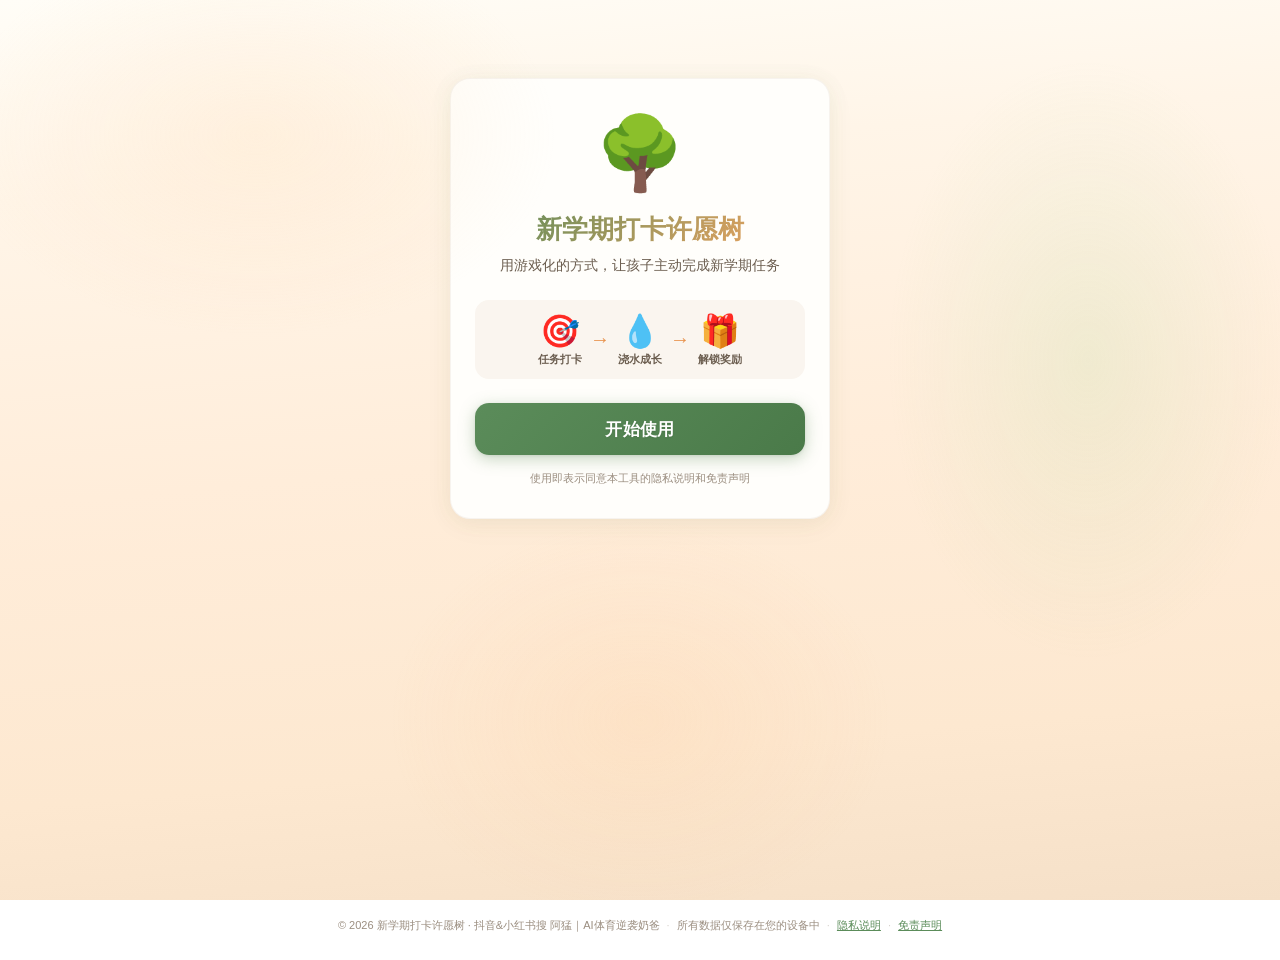
==== commit d525aadc: "新学期改版：更名「新学期打卡许愿树」+ 家长面板「打卡类别」+ 随机任务可删除/恢复 + 任务池扩充 - 标题/welcome/激活页/manifest/footer 全部改为新学期文案 - 家长设置" ====
--- a/src/index.html
+++ b/src/index.html
@@ -7,30 +7,15 @@
   <meta name="apple-mobile-web-app-capable" content="yes">
   <meta name="apple-mobile-web-app-status-bar-style" content="default">
   <meta name="apple-mobile-web-app-title" content="许愿树">
-  <title>🌳 暑假许愿树</title>
-
-  <!-- 内联 manifest.json -->
-  <script>
-  const manifest = {
-    name: '暑假许愿树',
-    short_name: '许愿树',
-    description: '孩子的暑期任务打卡游戏',
-    start_url: '.',
-    display: 'standalone',
-    background_color: '#FFF8F0',
-    theme_color: '#5B8C5A',
-    icons: [{
-      src: 'data:image/svg+xml,' + encodeURIComponent('<svg xmlns="http://www.w3.org/2000/svg" viewBox="0 0 192 192"><text y="140" font-size="140">🌳</text></svg>'),
-      sizes: '192x192', type: 'image/svg+xml'
-    }, {
-      src: 'data:image/svg+xml,' + encodeURIComponent('<svg xmlns="http://www.w3.org/2000/svg" viewBox="0 0 512 512"><text y="380" font-size="380">🌳</text></svg>'),
-      sizes: '512x512', type: 'image/svg+xml'
-    }]
-  };
-  const blob = new Blob([JSON.stringify(manifest)], {type: 'application/json'});
-  document.querySelector('link[rel="manifest"]')?.setAttribute('href', URL.createObjectURL(blob));
-  </script>
-  <link rel="manifest" href="#">
+  <title>🌳 新学期打卡许愿树</title>
+
+  <!-- PNG 树形图标（构建时自动生成） -->
+  <link rel="icon" type="image/png" href="__ICON_PNG__">
+  <link rel="apple-touch-icon" sizes="180x180" href="__ICON_PNG__">
+
+  <!-- manifest（构建时注入 PNG data URI） -->
+  <link rel="manifest" href="data:application/json,%7B%22name%22%3A%22%E6%96%B0%E5%AD%A6%E6%9C%9F%E6%89%93%E5%8D%A1%E8%AE%B8%E6%84%BF%E6%A0%91%22%2C%22short_name%22%3A%22%E8%AE%B8%E6%84%BF%E6%A0%91%22%2C%22start_url%22%3A%22.%22%2C%22display%22%3A%22standalone%22%2C%22background_color%22%3A%22%235B8C5A%22%2C%22theme_color%22%3A%22%235B8C5A%22%2C%22icons%22%3A%5B%7B%22src%22%3A%22__MANIFEST_ICON_PNG__%22%2C%22sizes%22%3A%22512x512%22%2C%22type%22%3A%22image%2Fpng%22%2C%22purpose%22%3A%22any%20maskable%22%7D%5D%7D">
+
   <link rel="stylesheet" href="styles.css">
 </head>
 <body class="tree-girl">
@@ -38,8 +23,8 @@
   <div id="state-welcome" class="state-container">
     <div class="welcome-card">
       <div class="welcome-icon">🌳</div>
-      <h1 class="welcome-title">暑期许愿树</h1>
-      <p class="welcome-subtitle">用游戏化的方式，让孩子主动完成暑假任务</p>
+      <h1 class="welcome-title">新学期打卡许愿树</h1>
+      <p class="welcome-subtitle">用游戏化的方式，让孩子主动完成新学期任务</p>
       <div class="welcome-flow">
         <div class="welcome-step"><span>🎯</span><p>任务打卡</p></div>
         <div class="welcome-arrow">→</div>
@@ -56,7 +41,7 @@
   <div id="state-activation" class="state-container">
     <div class="activation-card">
       <div class="activation-icon">🌳</div>
-      <h1 class="activation-title">欢迎来到暑期许愿树</h1>
+      <h1 class="activation-title">欢迎来到新学期打卡许愿树</h1>
       <ul class="activation-features">
         <li>💧 每天完成任务，为许愿树浇水</li>
         <li>🎲 每日趣味随机任务，每天都有惊喜</li>
@@ -267,7 +252,7 @@
       <!-- 设置列表 -->
       <div class="parent-menu" id="parent-menu">
         <button class="menu-item" data-panel="password">🔒 修改密码</button>
-        <button class="menu-item" data-panel="subjects">📚 学科设置</button>
+        <button class="menu-item" data-panel="subjects">📚 打卡类别</button>
         <button class="menu-item" data-panel="exercise">🏃 运动设置</button>
         <button class="menu-item" data-panel="random">🎲 随机任务设置</button>
         <button class="menu-item" data-panel="talent">🎵 特长任务设置</button>
@@ -326,7 +311,7 @@
 
   <!-- Footer -->
   <footer class="site-footer">
-    <span class="footer-text">© 2026 暑期许愿树 · 阿猛｜AI体育逆袭奶爸</span>
+    <span class="footer-text">© 2026 新学期打卡许愿树 · 抖音&小红书搜 阿猛｜AI体育逆袭奶爸</span>
     <span class="footer-divider">·</span>
     <span class="footer-text">所有数据仅保存在您的设备中</span>
     <span class="footer-divider">·</span>
--- a/src/styles.css
+++ b/src/styles.css
@@ -1,5 +1,5 @@
 /* ==============================================
-   暑假许愿树 PWA — 样式系统
+   新学期打卡许愿树 PWA — 样式系统
    统一 UI 主题（温暖自然风格）
    ============================================== */
 
@@ -818,7 +818,7 @@
 
 .task-row {
   display: flex;
-  align-items: center;
+  align-items: flex-start;
   gap: var(--space-sm);
   padding: 10px 8px;
   margin: 2px 0;
@@ -848,9 +848,8 @@
   flex: 1;
   font-size: var(--font-size-sm);
   color: var(--text-secondary);
-  overflow: hidden;
-  text-overflow: ellipsis;
-  white-space: nowrap;
+  line-height: 1.4;
+  word-break: break-all;
 }
 
 .task-row-status {
